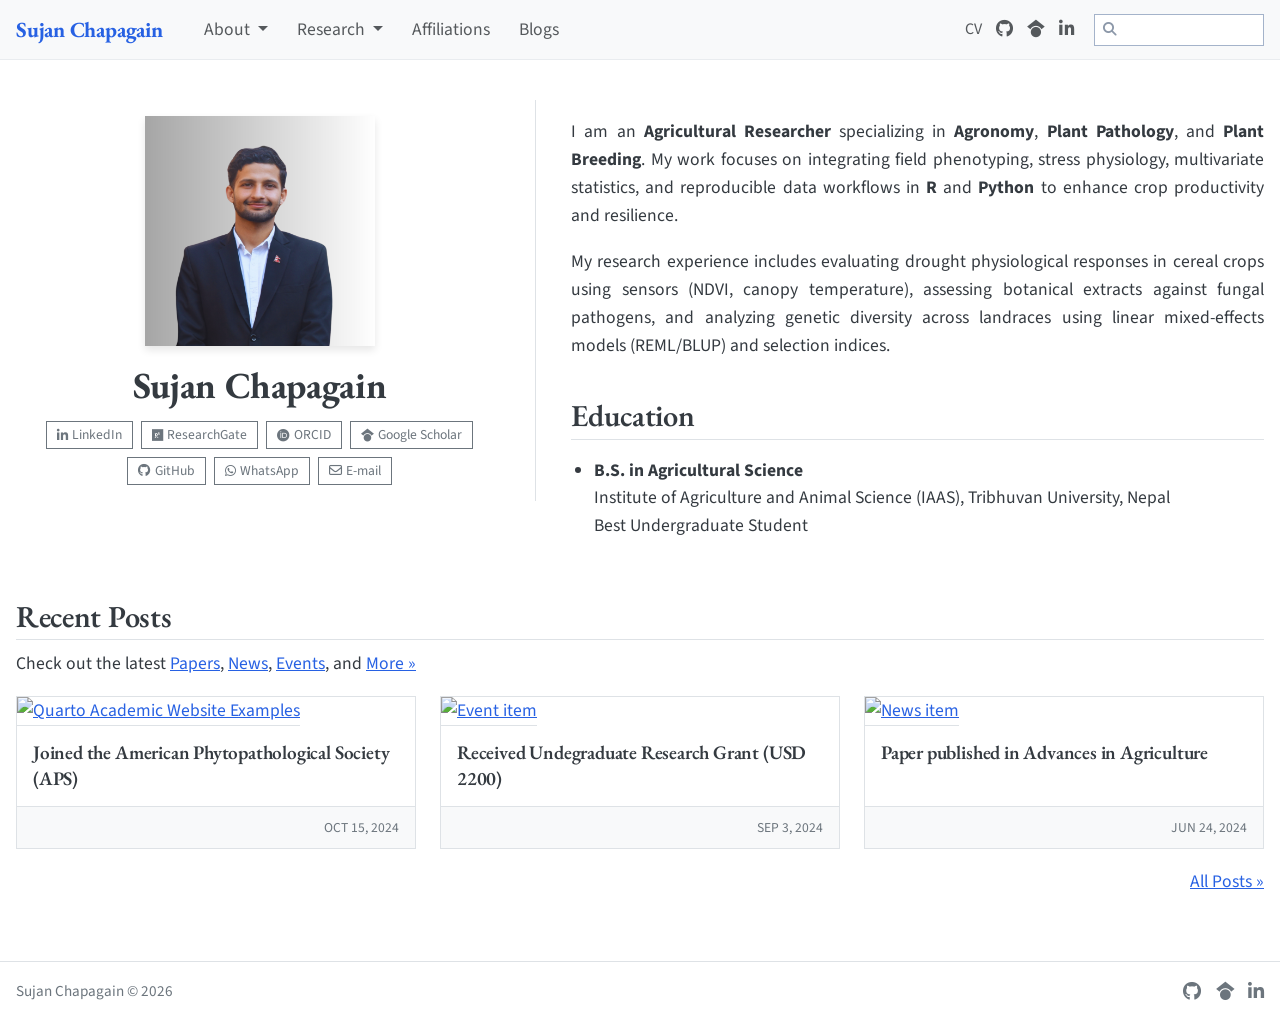
==== index.html @ 5d3668d9 "Update index.html" ====
<!doctype html>
<html lang="en">
<head>
<meta charset="utf-8">
<meta name="viewport" content="width=device-width, initial-scale=1">
<title>About | Sujan Chapagain</title>
<meta name="description" content="Sujan Chapagain - Agricultural Researcher | Agronomy, Plant Pathology and Plant Breeding">
<link rel="stylesheet" href="https://cdnjs.cloudflare.com/ajax/libs/font-awesome/6.5.1/css/all.min.css">
<link rel="stylesheet" href="style.css">
<style>
  /* Navigation Bar Alignment */
  .navbar-inner {
    display: flex;
    align-items: center;
    justify-content: space-between;
  }

  .nav-right {
    display: flex;
    align-items: center;
    gap: 14px;
  }

  /* Right-aligned Search Input matching image design */
  .nav-search {
    position: relative;
    display: flex;
    align-items: center;
    margin-left: 6px;
  }

  .nav-search input {
    width: 170px;
    height: 32px;
    padding: 4px 10px 4px 30px;
    font-size: 0.9rem;
    color: #333;
    background-color: #ffffff;
    border: 1.5px solid #a4b3ca; /* Soft outline matching screenshot */
    border-radius: 6px;         /* Standard rounded rectangle */
    outline: none;
    transition: border-color 0.2s ease, box-shadow 0.2s ease;
  }

  .nav-search input:focus {
    border-color: #5c93e6;
    box-shadow: 0 0 0 2px rgba(92, 147, 230, 0.25);
  }

  .nav-search .search-icon {
    position: absolute;
    left: 9px;
    color: #8c98a9;
    font-size: 0.85rem;
    pointer-events: none;
  }

  /* Profile circular frame */
  .profile-img {
    width: 230px;
    height: 230px;
    border-radius: 50%;
    object-fit: cover;
    margin: 0 auto 15px auto;
    display: block;
    box-shadow: 0 4px 8px rgba(0,0,0,0.1);
  }

  /* Justified text for body paragraphs */
  .about-main p {
    text-align: justify;
    line-height: 1.6;
  }
</style>
</head>
<body>
<header class="navbar">
  <div class="navbar-inner">
    <a class="brand" href="index.html">Sujan Chapagain</a>
    <button class="menu-toggle" aria-label="Toggle menu"><i class="fa-solid fa-bars"></i></button>
    
    <ul class="nav-left">
      <li><button class="nav-link caret active">About</button>
        <ul class="dropdown-menu">
          <li><a href="index.html">About me</a></li>
          <li><a href="news.html">News</a></li>
          <li><a href="contact.html">Contact</a></li>
        </ul>
      </li>
      <li><button class="nav-link caret">Research</button>
        <ul class="dropdown-menu">
          <li><a href="projects.html">Projects &amp; Grants</a></li>
          <li><a href="publications.html">Publications</a></li>
          <li><a href="affiliations.html">Affiliations</a></li>
        </ul>
      </li>
      <li><a class="nav-link" href="affiliations.html">Affiliations</a></li>
      <li><a class="nav-link" href="blogs.html">Blogs</a></li>
    </ul>

    <!-- Right-aligned section with social links and search box -->
    <div class="nav-right">
      <a class="cv" href="files/Chapagain_Sujan_CV.pdf">CV</a>
      <a href="https://github.com/chapagainsujan" target="_blank" rel="noopener" aria-label="GitHub"><i class="fa-brands fa-github"></i></a>
      <a href="https://scholar.google.com/citations?user=jgRf4AgAAAAJ&hl=en" target="_blank" rel="noopener" aria-label="Google Scholar"><i class="fa-brands fa-google-scholar"></i></a>
      <a href="https://www.linkedin.com/in/sujan-chapagain-240617140/" target="_blank" rel="noopener" aria-label="LinkedIn"><i class="fa-brands fa-linkedin-in"></i></a>
      
      <!-- Search Box on the Far Right -->
      <div class="nav-search">
        <i class="fa-solid fa-magnifying-glass search-icon"></i>
        <input type="text" placeholder="" aria-label="Search site">
      </div>
    </div>
  </div>
</header>

<main>
<div class="about">
  <aside class="about-side">
    <img class="profile-img" src="Image/profile.png" alt="Sujan Chapagain"
         onerror="this.style.display='none';this.nextElementSibling.style.display='flex'">
    <div class="profile-fallback"><i class="fa-regular fa-user"></i></div>
    <div class="about-name">Sujan Chapagain</div>
    <div class="link-buttons">
      <a class="btn-outline" href="https://www.linkedin.com/in/sujan-chapagain-240617140/" target="_blank" rel="noopener"><i class="fa-brands fa-linkedin-in"></i> LinkedIn</a>
      <a class="btn-outline" href="https://www.researchgate.net/profile/Sujan-Chapagain-2" target="_blank" rel="noopener"><i class="fa-brands fa-researchgate"></i> ResearchGate</a>
      <a class="btn-outline" href="https://orcid.org/0000-0002-2037-3491" target="_blank" rel="noopener"><i class="fa-brands fa-orcid"></i> ORCID</a>
      <a class="btn-outline" href="https://scholar.google.com/citations?user=jgRf4AgAAAAJ&hl=en" target="_blank" rel="noopener"><i class="fa-brands fa-google-scholar"></i> Google Scholar</a>
      <a class="btn-outline" href="https://github.com/chapagainsujan" target="_blank" rel="noopener"><i class="fa-brands fa-github"></i> GitHub</a>
      <a class="btn-outline" href="https://wa.me/9779865532285" target="_blank" rel="noopener"><i class="fa-brands fa-whatsapp"></i> WhatsApp</a>
      <a class="btn-outline" href="mailto:chapagainsujan45@gmail.com"><i class="fa-regular fa-envelope"></i> E-mail</a>
    </div>
  </aside>
  <section class="about-main">
    <p>I am an <strong>Agricultural Researcher</strong> specializing in <strong>Agronomy</strong>, <strong>Plant Pathology</strong>, and <strong>Plant Breeding</strong>. My work focuses on integrating field phenotyping, stress physiology, multivariate statistics, and reproducible data workflows in <strong>R</strong> and <strong>Python</strong> to enhance crop productivity and resilience.</p>
    <p>My research experience includes evaluating drought physiological responses in cereal crops using sensors (NDVI, canopy temperature), assessing botanical extracts against fungal pathogens, and analyzing genetic diversity across landraces using linear mixed-effects models (REML/BLUP) and selection indices.</p>

    <h2>Education</h2>
    <ul>
      <li>
        <strong>B.S. in Agricultural Science</strong><br>
        Institute of Agriculture and Animal Science (IAAS), Tribhuvan University, Nepal<br>
        Best Undergraduate Student
      </li>
    </ul>
  </section>
</div>

<!-- Recent Posts Section (Quarto Card Grid Layout) -->
<h2 class="section-title">Recent Posts</h2>
<p class="section-lead">Check out the latest <a href="publications.html">Papers</a>, <a href="news.html">News</a>, <a href="projects.html">Events</a>, and <a href="news.html">More &raquo;</a></p>

<div class="cards">
  <!-- Card 1 -->
  <div class="card">
    <a href="news.html">
      <img src="https://images.unsplash.com/photo-1530836369250-ef72a3f5cda8?auto=format&fit=crop&w=600&q=80" alt="Quarto Academic Website Examples">
    </a>
    <div class="card-body">
      <h3 class="card-title"><a href="news.html">Joined the American Phytopathological Society (APS)</a></h3>
    </div>
    <div class="card-date">OCT 15, 2024</div>
  </div>

  <!-- Card 2 -->
  <div class="card">
    <a href="news.html">
      <img src="https://images.unsplash.com/photo-1500937386664-56d1dfef3854?auto=format&fit=crop&w=600&q=80" alt="Event item">
    </a>
    <div class="card-body">
      <h3 class="card-title"><a href="projects.html">Received Undegraduate Research Grant (USD 2200)</a></h3>
    </div>
    <div class="card-date">SEP 3, 2024</div>
  </div>

  <!-- Card 3 -->
  <div class="card">
    <a href="news.html">
      <img src="https://images.unsplash.com/photo-1625246333195-78d9c38ad449?auto=format&fit=crop&w=600&q=80" alt="News item">
    </a>
    <div class="card-body">
      <h3 class="card-title"><a href="news.html">Paper published in Advances in Agriculture</a></h3>
    </div>
    <div class="card-date">JUN 24, 2024</div>
  </div>
</div>

<p class="right"><a href="news.html">All Posts &raquo;</a></p>
</main>

<footer>
  <div class="footer-inner">
    <div>Sujan Chapagain &copy; <span id="year">2026</span></div>
    <div class="footer-icons">
      <a href="https://github.com/chapagainsujan" target="_blank" rel="noopener" aria-label="GitHub"><i class="fa-brands fa-github"></i></a>
      <a href="https://scholar.google.com/citations?user=jgRf4AgAAAAJ&hl=en" target="_blank" rel="noopener" aria-label="Google Scholar"><i class="fa-brands fa-google-scholar"></i></a>
      <a href="https://www.linkedin.com/in/sujan-chapagain-240617140/" target="_blank" rel="noopener" aria-label="LinkedIn"><i class="fa-brands fa-linkedin-in"></i></a>
    </div>
  </div>
</footer>
<script src="script.js"></script>
</body>
</html>
---- style.css ----
/* ===== Academic Portfolio – Garamond & Clean Academic Theme ===== */
@import url("https://fonts.googleapis.com/css2?family=EB+Garamond:ital,wght@0,400..800;1,400..800&family=Source+Sans+3:ital,wght@0,300;0,400;0,600;0,700;1,400&display=swap");

:root {
  --text: #343a40;
  --muted: #6c757d;
  --link: #2761e3;
  --border: #dee2e6;
  --light: #f8f9fa;
  --primary: #2780e3;
  --maxw: 1280px;
}

/* Global Reset & Base Elements (Sharp corners everywhere) */
*, *::before, *::after { 
  box-sizing: border-box; 
  border-radius: 0 !important; 
}

html { 
  scroll-behavior: smooth; 
}

body {
  margin: 0; 
  color: var(--text); 
  background: #fff;
  font-family: "Source Sans 3", "Source Sans Pro", -apple-system, "Segoe UI", Roboto, Arial, sans-serif;
  font-size: 1.1rem; 
  line-height: 1.55;
  display: flex; 
  flex-direction: column; 
  min-height: 100vh;
}

a { 
  color: var(--link); 
  text-decoration: underline; 
}

a:hover { 
  color: #1d4eb5; 
}

img { 
  max-width: 100%; 
  height: auto; 
}

/* Heading Typography (EB Garamond) */
h1, h2, h3, h4, 
.about-name, 
.section-title, 
.paper-title, 
.org-title, 
.card-title, 
.brand { 
  font-family: "EB Garamond", Garamond, Georgia, serif;
  font-weight: 600; 
  line-height: 1.25; 
  color: var(--text); 
  letter-spacing: -0.01em;
}

/* Header & Navigation Bar with Slide-Down Dropdown on Hover */
.navbar { 
  background: var(--light); 
  border-bottom: 1px solid #e9ecef; 
  position: sticky; 
  top: 0; 
  z-index: 50; 
}

.navbar-inner { 
  max-width: var(--maxw); 
  margin: 0 auto; 
  padding: .5rem 1rem; 
  display: flex; 
  align-items: center; 
  gap: 1.2rem; 
  flex-wrap: wrap; 
}

.brand { 
  color: var(--link); 
  font-size: 1.35rem; 
  text-decoration: none; 
  margin-right: .6rem; 
  white-space: nowrap; 
  font-weight: 700; 
}

.nav-left, .nav-right { 
  display: flex; 
  align-items: center; 
  list-style: none; 
  margin: 0; 
  padding: 0; 
  gap: .2rem; 
}

.nav-right { 
  margin-left: auto; 
  gap: .9rem; 
}

.nav-left > li { 
  position: relative; 
}

.nav-left a.nav-link, .nav-left button.nav-link {
  display: inline-block; 
  padding: .5rem .8rem; 
  color: #55595c; 
  text-decoration: none;
  background: none; 
  border: 0; 
  font: inherit; 
  cursor: pointer;
}

.nav-left a.nav-link:hover, .nav-left button.nav-link:hover, .nav-left .active { 
  color: #000; 
}

/* Hover Slide-Down Dropdown Menu */
.nav-left > li:hover > .dropdown-menu {
  display: block;
}

.caret::after { 
  content: ""; 
  display: inline-block; 
  margin-left: .45em; 
  vertical-align: .2em; 
  border-top: .32em solid; 
  border-right: .32em solid transparent; 
  border-left: .32em solid transparent; 
}

.dropdown-menu { 
  display: none; 
  position: absolute; 
  top: 100%; 
  left: 0; 
  min-width: 11rem; 
  background: #fff; 
  border: 1px solid var(--border); 
  padding: .4rem 0; 
  list-style: none; 
  margin: 0; 
  box-shadow: 0 4px 10px rgba(0, 0, 0, 0.05);
}

.dropdown-menu a { 
  display: block; 
  padding: .35rem 1rem; 
  color: var(--text); 
  text-decoration: none; 
  font-size: 1rem; 
}

.dropdown-menu a:hover { 
  background: var(--light); 
}

.nav-right a { 
  color: #55595c; 
  text-decoration: none; 
  font-size: 1.15rem; 
}

.nav-right a:hover { 
  color: #000; 
}

.nav-right a.cv { 
  font-size: 1rem; 
}

.menu-toggle { 
  display: none; 
  background: none; 
  border: 1px solid var(--border); 
  padding: .25rem .6rem; 
  font-size: 1.2rem; 
  margin-left: auto; 
  cursor: pointer; 
}

/* Main Container Layout */
main { 
  flex: 1; 
  width: 100%; 
  max-width: var(--maxw); 
  margin: 0 auto; 
  padding: 2.5rem 1rem 3rem; 
}

h1.title { 
  font-size: 2.4rem; 
  margin: 0 0 .3rem; 
}

.subtitle { 
  color: var(--muted); 
  font-size: 1.25rem; 
  margin: 0 0 1.5rem; 
}

h2 { 
  font-size: 1.9rem; 
  margin: 2.2rem 0 1rem; 
  padding-bottom: .3rem; 
  border-bottom: 1px solid var(--border); 
}

h3 { 
  font-size: 1.4rem; 
  margin: 1.5rem 0 .6rem; 
}

.page-header { 
  margin-bottom: 1.5rem; 
  padding-bottom: .5rem; 
  border-bottom: 1px solid var(--border); 
}

/* About / Bio Section Layout (Trestles theme) */
.about { 
  display: grid; 
  grid-template-columns: 5fr 7fr; 
  gap: 0; 
  align-items: start; 
}

.about-side { 
  text-align: center; 
  padding: 1rem 2rem 1rem 0; 
  border-right: 1px solid var(--border); 
}

.about-main { 
  padding: 0 0 0 2.2rem; 
}

.about-main h2:first-child { 
  margin-top: 0; 
}

.profile-img { 
  width: 70%; 
  aspect-ratio: 1 / 1; 
  object-fit: cover; 
}

.profile-fallback { 
  width: 70%; 
  aspect-ratio: 1 / 1; 
  margin: 0 auto; 
  background: var(--light); 
  color: #adb5bd; 
  font-size: 4rem; 
  display: none; 
  align-items: center; 
  justify-content: center; 
  border: 1px solid var(--border); 
}

.about-name { 
  font-size: 2.3rem; 
  font-weight: 700; 
  margin: 1rem 0 .8rem; 
}

.link-buttons { 
  display: flex; 
  flex-wrap: wrap; 
  justify-content: center; 
  gap: .5rem; 
}

.btn-outline { 
  display: inline-flex; 
  align-items: center; 
  gap: .35em; 
  padding: .15rem .6rem; 
  font-size: .85rem; 
  color: #6c757d; 
  border: 1px solid #6c757d; 
  text-decoration: none; 
  background: #fff; 
}

.btn-outline:hover { 
  background: #6c757d; 
  color: #fff; 
}

.about-main ul { 
  padding-left: 1.4rem; 
}

.about-main li { 
  margin: .3rem 0; 
}

/* Section Titles */
.section-title { 
  font-size: 1.9rem; 
  font-weight: 600; 
  margin: 2.5rem 0 .3rem; 
  padding-bottom: .3rem; 
  border-bottom: 1px solid var(--border); 
}

.section-lead { 
  margin: .6rem 0 1.2rem; 
}

/* ===== Quarto Style Cards (Recent Posts Grid - 3 Columns Filled) ===== */
.cards { 
  display: grid; 
  grid-template-columns: repeat(3, 1fr); 
  gap: 1.5rem; 
  margin-top: 1.2rem;
  margin-bottom: 1.2rem;
}

.card { 
  border: 1px solid var(--border); 
  overflow: hidden; 
  background: #fff; 
  display: flex; 
  flex-direction: column; 
  transition: transform 0.2s ease, box-shadow 0.2s ease;
}

.card:hover {
  transform: translateY(-2px);
  box-shadow: 0 4px 10px rgba(0, 0, 0, 0.05);
}

.card img { 
  width: 100%; 
  height: 170px; 
  object-fit: cover; 
  border-bottom: 1px solid var(--border);
}

.card-body { 
  padding: .9rem 1rem; 
  flex-grow: 1; 
}

.card-title { 
  font-size: 1.2rem; 
  font-weight: 600; 
  margin: 0; 
  line-height: 1.35;
}

.card-title a { 
  color: var(--text); 
  text-decoration: none; 
}

.card-title a:hover { 
  color: var(--link); 
}

.card-date { 
  color: var(--muted); 
  font-size: .85rem; 
  text-align: right; 
  padding: .6rem 1rem; 
  background: var(--light);
  border-top: 1px solid var(--border);
}

.right { 
  text-align: right; 
  margin-top: 1rem; 
}

/* Filters & Chips */
.filter-bar { 
  display: flex; 
  flex-wrap: wrap; 
  gap: .5rem; 
  margin-bottom: 1.5rem; 
}

.chip { 
  border: 1px solid var(--border); 
  background: #fff; 
  padding: .15rem .8rem; 
  font-size: .95rem; 
  cursor: pointer; 
  color: var(--text); 
  font-family: inherit; 
}

.chip.on { 
  background: var(--primary); 
  border-color: var(--primary); 
  color: #fff; 
}

/* Publications, Posts & Blogs List */
.post { 
  display: grid; 
  grid-template-columns: 1fr 180px; 
  gap: 1.2rem; 
  padding: 1.2rem 0; 
  border-bottom: 1px solid var(--border); 
}

.post h3 { 
  margin: 0 0 .3rem; 
  font-size: 1.5rem; 
}

.post h3 a { 
  text-decoration: none; 
}

.post .meta { 
  color: var(--muted); 
  font-size: .95rem; 
}

.post img { 
  width: 100%; 
  height: 120px; 
  object-fit: cover; 
}

.tag { 
  display: inline-block; 
  background: var(--light); 
  border: 1px solid var(--border); 
  padding: 0 .5rem; 
  margin-bottom: .3rem; 
  font-size: .8rem; 
  color: #495057; 
  text-transform: uppercase; 
  letter-spacing: .05em; 
}

.note { 
  color: #495057; 
  font-size: .98rem; 
}

.pub-item { 
  margin-bottom: .5rem; 
}

.pub-citation { 
  margin: 0 0 .3rem; 
  line-height: 1.55; 
}

.pub-title { 
  font-weight: 600; 
}

.pub-links { 
  margin: .2rem 0 .4rem; 
}

.pub-btn { 
  display: inline-block; 
  padding: 0 .55rem; 
  margin-right: .3rem; 
  font-size: .85rem; 
  border: 1px solid var(--border); 
  text-decoration: none; 
  color: #495057; 
  background: var(--light); 
}

.pub-btn:hover { 
  background: var(--primary); 
  color: #fff; 
  border-color: var(--primary); 
}

hr.pub-divider { 
  width: 90%; 
  margin: .75rem 0; 
  border: 0; 
  border-top: 1px solid var(--border); 
}

.empty { 
  padding: 1.2rem; 
  background: var(--light); 
  border: 1px dashed #adb5bd; 
  color: #495057; 
}

/* Tables */
table { 
  border-collapse: collapse; 
  width: 100%; 
  font-size: 1rem; 
}

th, td { 
  padding: .6rem .7rem; 
  text-align: left; 
  border-bottom: 1px solid var(--border); 
  vertical-align: top; 
}

th { 
  border-bottom: 2px solid #212529; 
  font-weight: 600; 
}

tbody tr:hover { 
  background: #fafafa; 
}

/* Teaching & Affiliations */
.course { 
  display: grid; 
  grid-template-columns: 1fr 5fr; 
  gap: 1.2rem; 
  align-items: start; 
  margin-bottom: 1.5rem; 
}

.org { 
  display: grid; 
  grid-template-columns: 80px 1fr; 
  gap: 1.2rem; 
  border: 1px solid var(--border); 
  padding: 1.3rem; 
  margin-bottom: 1.1rem; 
  background: #fff; 
}

.org-number { 
  font-size: 2.6rem; 
  font-weight: 700; 
  color: #ced4da; 
  line-height: 1; 
  font-family: "EB Garamond", Garamond, Georgia, serif; 
}

.org-title { 
  font-size: 1.45rem; 
  margin: 0 0 .5rem; 
  padding: 0; 
  border: 0; 
}

.role-list { 
  margin: 0; 
  padding-left: 1.2rem; 
}

.role-list li { 
  margin: .3rem 0; 
}

/* People / Team */
.people-grid { 
  display: grid; 
  grid-template-columns: repeat(auto-fill, minmax(220px, 1fr)); 
  gap: 1.4rem; 
}

.person { 
  text-align: center; 
}

.person img { 
  width: 100%; 
  height: 200px; 
  object-fit: cover; 
}

.person .name { 
  font-weight: 600; 
  font-size: 1.2rem; 
  margin-top: .5rem; 
}

.person .role { 
  color: var(--muted); 
}

/* Contact Details */
.contact { 
  text-align: center; 
  font-size: 1.2rem; 
}

.contact p { 
  margin: .8rem 0; 
}

.contact-grid { 
  display: grid; 
  grid-template-columns: 1fr 1.3fr; 
  gap: 3.5rem; 
}

.contact-grid h2 { 
  margin-top: 0; 
}

.detail { 
  margin: 0 0 1.1rem; 
}

.detail .label { 
  display: block; 
  color: var(--muted); 
  font-size: .85rem; 
  text-transform: uppercase; 
  letter-spacing: .07em; 
  font-weight: 600; 
}

.link-rows { 
  list-style: none; 
  margin: 0; 
  padding: 0; 
}

.link-rows li { 
  display: grid; 
  grid-template-columns: 34px 150px 1fr; 
  gap: .8rem; 
  align-items: center; 
  padding: .7rem 0; 
  border-bottom: 1px solid var(--border); 
}

.link-rows li:first-child { 
  border-top: 1px solid var(--border); 
}

.link-rows i { 
  font-size: 1.15rem; 
  color: #495057; 
  text-align: center; 
}

.link-rows .name { 
  font-weight: 600; 
}

/* Blog Items */
.blog-item { 
  display: grid; 
  grid-template-columns: 1fr 240px; 
  gap: 1.6rem; 
  padding: 1.2rem 0; 
  border-bottom: 1px solid var(--border); 
}

.blog-item img { 
  width: 100%; 
  height: 170px; 
  object-fit: cover; 
}

.meta { 
  color: var(--muted); 
  font-size: .95rem; 
}

/* Icons */
.btn-outline i, .pub-btn i { 
  font-size: .95em; 
}

.nav-right a i { 
  font-size: 1.1rem; 
}

/* Footer Section */
footer { 
  border-top: 1px solid var(--border); 
  background: #fff; 
  font-size: .95rem; 
  color: #6c757d; 
}

.footer-inner { 
  max-width: var(--maxw); 
  margin: 0 auto; 
  padding: 1rem; 
  display: flex; 
  justify-content: space-between; 
  align-items: center; 
  gap: 1rem; 
  flex-wrap: wrap; 
}

.footer-inner a { 
  color: #6c757d; 
}

.footer-icons { 
  display: flex; 
  gap: .9rem; 
  font-size: 1.15rem; 
}

.footer-icons a { 
  color: #6c757d; 
}

/* Responsive Media Queries */
@media (max-width: 860px) {
  .menu-toggle { 
    display: block; 
  }

  .nav-left, .nav-right { 
    display: none; 
    width: 100%; 
    flex-direction: column; 
    align-items: flex-start; 
  }

  .navbar.show .nav-left, .navbar.show .nav-right { 
    display: flex; 
  }

  .nav-right { 
    flex-direction: row; 
    margin-left: 0; 
    padding: .5rem .8rem; 
  }

  .dropdown-menu { 
    position: static; 
    box-shadow: none; 
    border: 0; 
    padding-left: 1rem; 
  }

  .about { 
    grid-template-columns: 1fr; 
  }

  .about-side { 
    border-right: 0; 
    border-bottom: 1px solid var(--border); 
    padding: 0 0 1.5rem; 
  }

  .about-main { 
    padding: 1.5rem 0 0; 
  }

  .cards {
    grid-template-columns: 1fr;
  }

  .post, .course, .org, .contact-grid, .blog-item { 
    grid-template-columns: 1fr; 
    gap: .8rem; 
  }

  .link-rows li { 
    grid-template-columns: 34px 1fr; 
  }
}
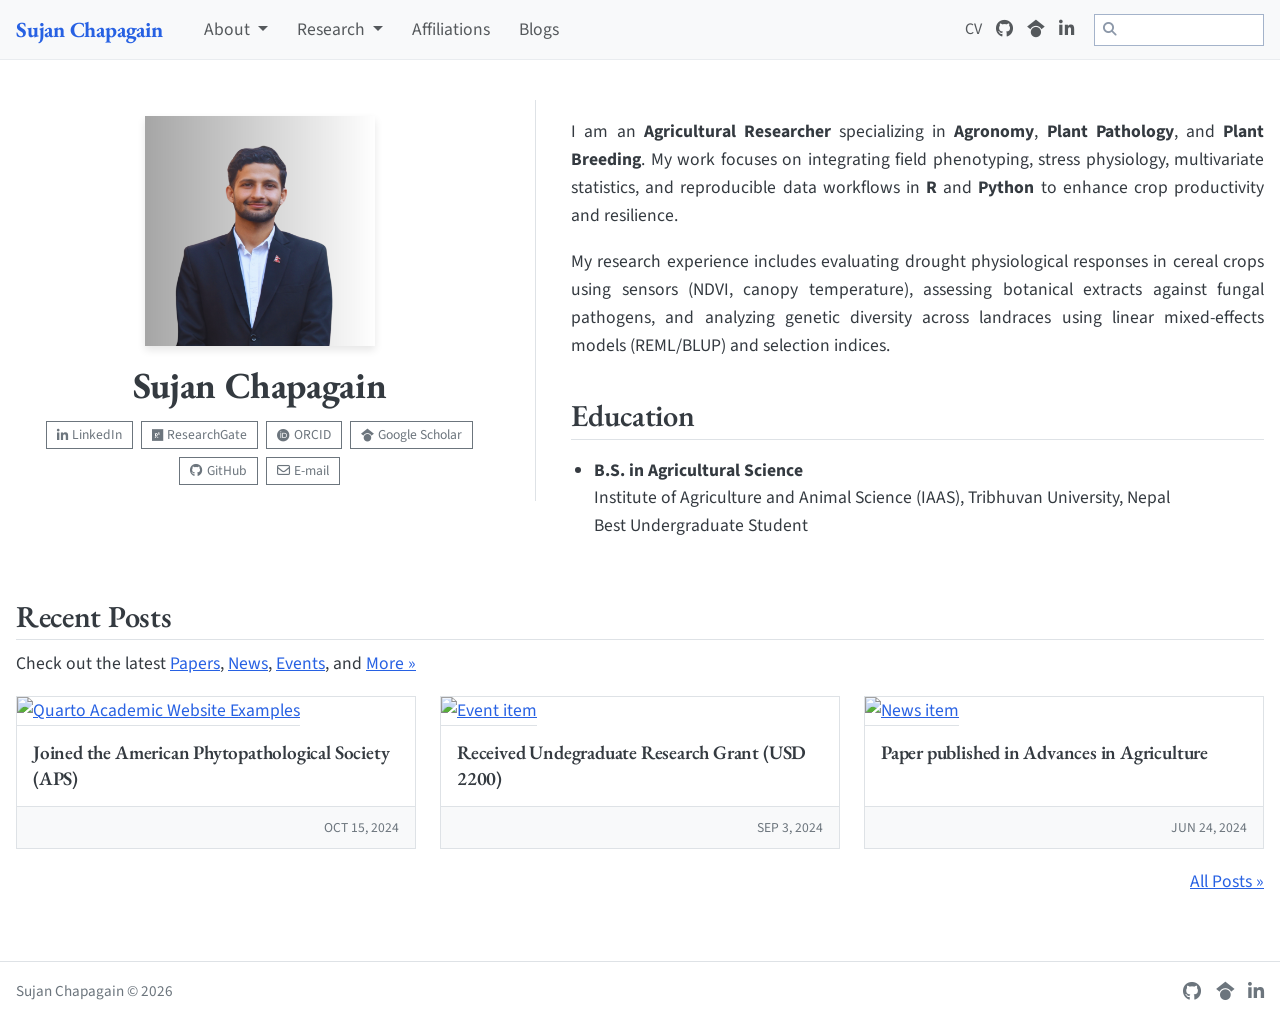
==== commit 7535e098: "Update index.html" ====
--- a/index.html
+++ b/index.html
@@ -127,7 +127,6 @@
       <a class="btn-outline" href="https://orcid.org/0000-0002-2037-3491" target="_blank" rel="noopener"><i class="fa-brands fa-orcid"></i> ORCID</a>
       <a class="btn-outline" href="https://scholar.google.com/citations?user=jgRf4AgAAAAJ&hl=en" target="_blank" rel="noopener"><i class="fa-brands fa-google-scholar"></i> Google Scholar</a>
       <a class="btn-outline" href="https://github.com/chapagainsujan" target="_blank" rel="noopener"><i class="fa-brands fa-github"></i> GitHub</a>
-      <a class="btn-outline" href="https://wa.me/9779865532285" target="_blank" rel="noopener"><i class="fa-brands fa-whatsapp"></i> WhatsApp</a>
       <a class="btn-outline" href="mailto:chapagainsujan45@gmail.com"><i class="fa-regular fa-envelope"></i> E-mail</a>
     </div>
   </aside>
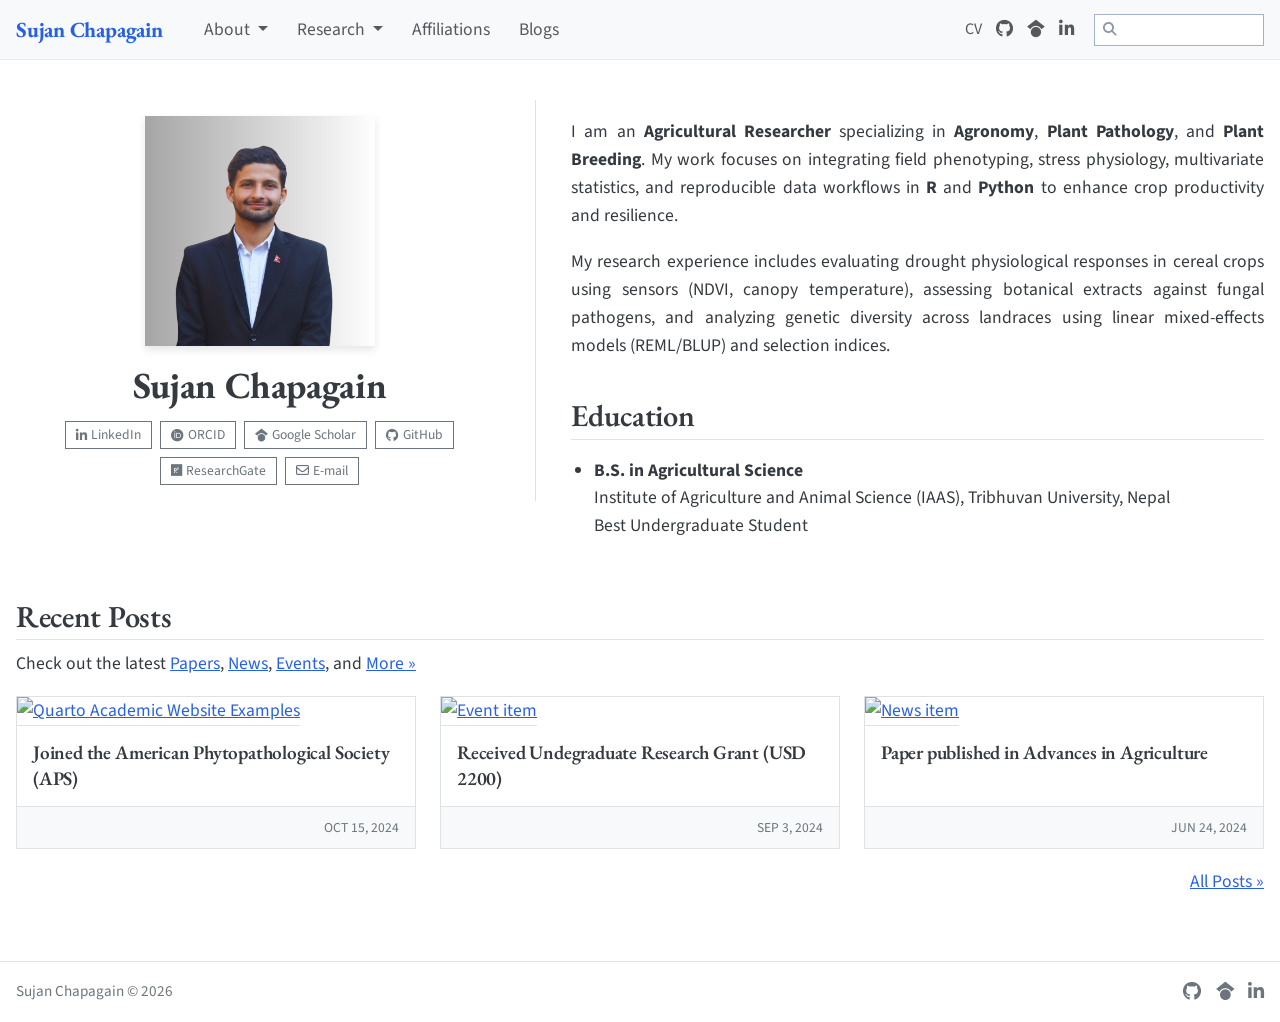
==== commit f352bd02: "Update index.html" ====
--- a/index.html
+++ b/index.html
@@ -123,10 +123,10 @@
     <div class="about-name">Sujan Chapagain</div>
     <div class="link-buttons">
       <a class="btn-outline" href="https://www.linkedin.com/in/sujan-chapagain-240617140/" target="_blank" rel="noopener"><i class="fa-brands fa-linkedin-in"></i> LinkedIn</a>
-      <a class="btn-outline" href="https://www.researchgate.net/profile/Sujan-Chapagain-2" target="_blank" rel="noopener"><i class="fa-brands fa-researchgate"></i> ResearchGate</a>
       <a class="btn-outline" href="https://orcid.org/0000-0002-2037-3491" target="_blank" rel="noopener"><i class="fa-brands fa-orcid"></i> ORCID</a>
       <a class="btn-outline" href="https://scholar.google.com/citations?user=jgRf4AgAAAAJ&hl=en" target="_blank" rel="noopener"><i class="fa-brands fa-google-scholar"></i> Google Scholar</a>
       <a class="btn-outline" href="https://github.com/chapagainsujan" target="_blank" rel="noopener"><i class="fa-brands fa-github"></i> GitHub</a>
+       <a class="btn-outline" href="https://www.researchgate.net/profile/Sujan-Chapagain-2" target="_blank" rel="noopener"><i class="fa-brands fa-researchgate"></i> ResearchGate</a>
       <a class="btn-outline" href="mailto:chapagainsujan45@gmail.com"><i class="fa-regular fa-envelope"></i> E-mail</a>
     </div>
   </aside>
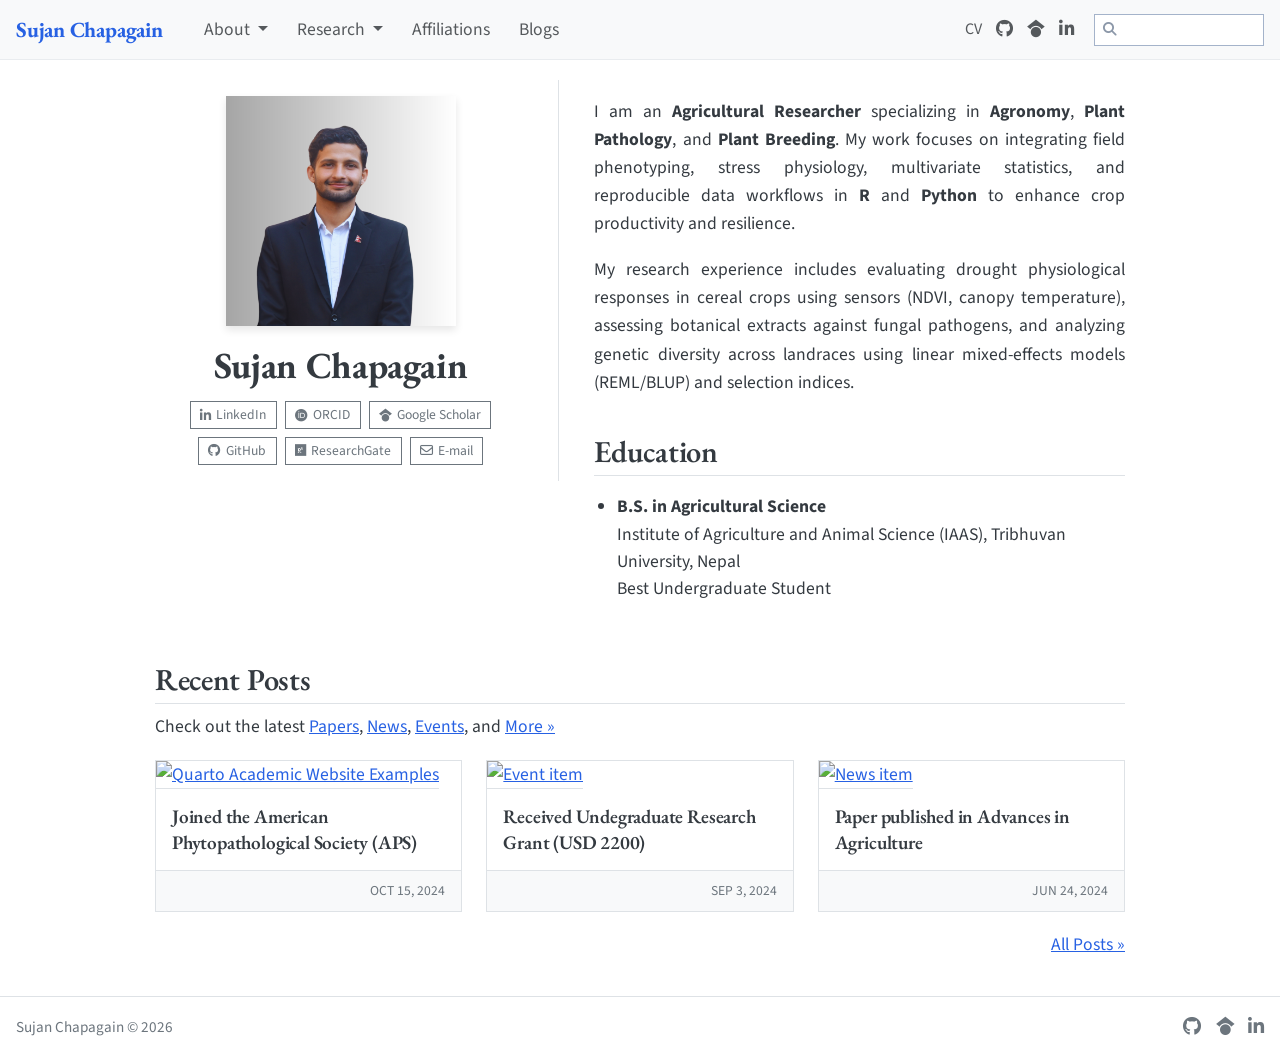
==== commit 6064f54c: "Update index.html" ====
--- a/index.html
+++ b/index.html
@@ -21,7 +21,7 @@
     gap: 14px;
   }
 
-  /* Right-aligned Search Input matching image design */
+  /* Right-aligned Search Input */
   .nav-search {
     position: relative;
     display: flex;
@@ -36,8 +36,8 @@
     font-size: 0.9rem;
     color: #333;
     background-color: #ffffff;
-    border: 1.5px solid #a4b3ca; /* Soft outline matching screenshot */
-    border-radius: 6px;         /* Standard rounded rectangle */
+    border: 1.5px solid #a4b3ca;
+    border-radius: 6px;
     outline: none;
     transition: border-color 0.2s ease, box-shadow 0.2s ease;
   }
@@ -53,6 +53,13 @@
     color: #8c98a9;
     font-size: 0.85rem;
     pointer-events: none;
+  }
+
+  /* Centered Main Layout */
+  main {
+    max-width: 1000px;
+    margin: 0 auto;
+    padding: 20px 15px;
   }
 
   /* Profile circular frame */
@@ -126,7 +133,7 @@
       <a class="btn-outline" href="https://orcid.org/0000-0002-2037-3491" target="_blank" rel="noopener"><i class="fa-brands fa-orcid"></i> ORCID</a>
       <a class="btn-outline" href="https://scholar.google.com/citations?user=jgRf4AgAAAAJ&hl=en" target="_blank" rel="noopener"><i class="fa-brands fa-google-scholar"></i> Google Scholar</a>
       <a class="btn-outline" href="https://github.com/chapagainsujan" target="_blank" rel="noopener"><i class="fa-brands fa-github"></i> GitHub</a>
-       <a class="btn-outline" href="https://www.researchgate.net/profile/Sujan-Chapagain-2" target="_blank" rel="noopener"><i class="fa-brands fa-researchgate"></i> ResearchGate</a>
+      <a class="btn-outline" href="https://www.researchgate.net/profile/Sujan-Chapagain-2" target="_blank" rel="noopener"><i class="fa-brands fa-researchgate"></i> ResearchGate</a>
       <a class="btn-outline" href="mailto:chapagainsujan45@gmail.com"><i class="fa-regular fa-envelope"></i> E-mail</a>
     </div>
   </aside>
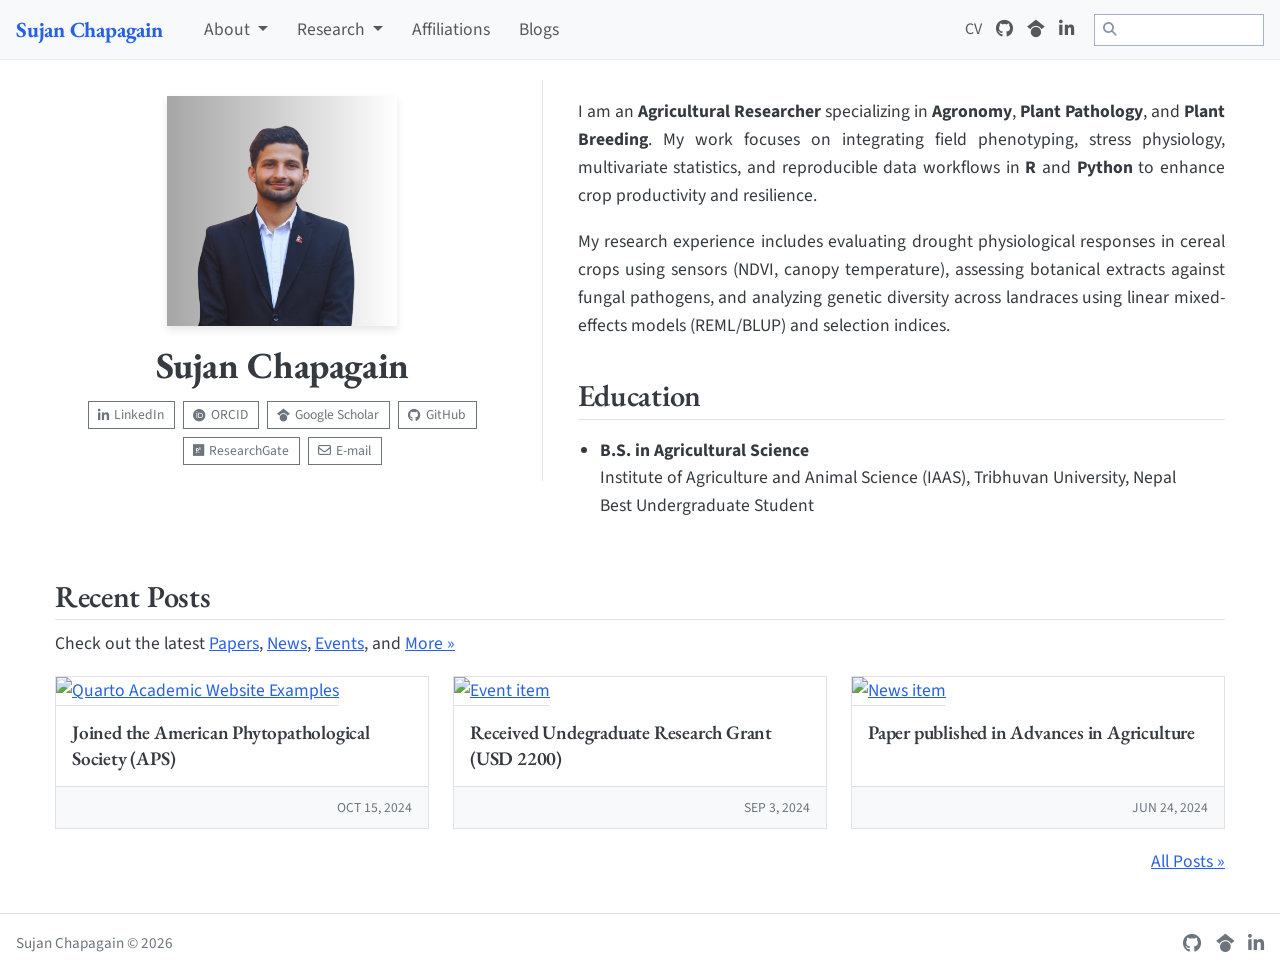
==== commit 0e86d605: "Increase max-width of main layout to 1200px" ====
--- a/index.html
+++ b/index.html
@@ -57,7 +57,7 @@
 
   /* Centered Main Layout */
   main {
-    max-width: 1000px;
+    max-width: 1200px;
     margin: 0 auto;
     padding: 20px 15px;
   }
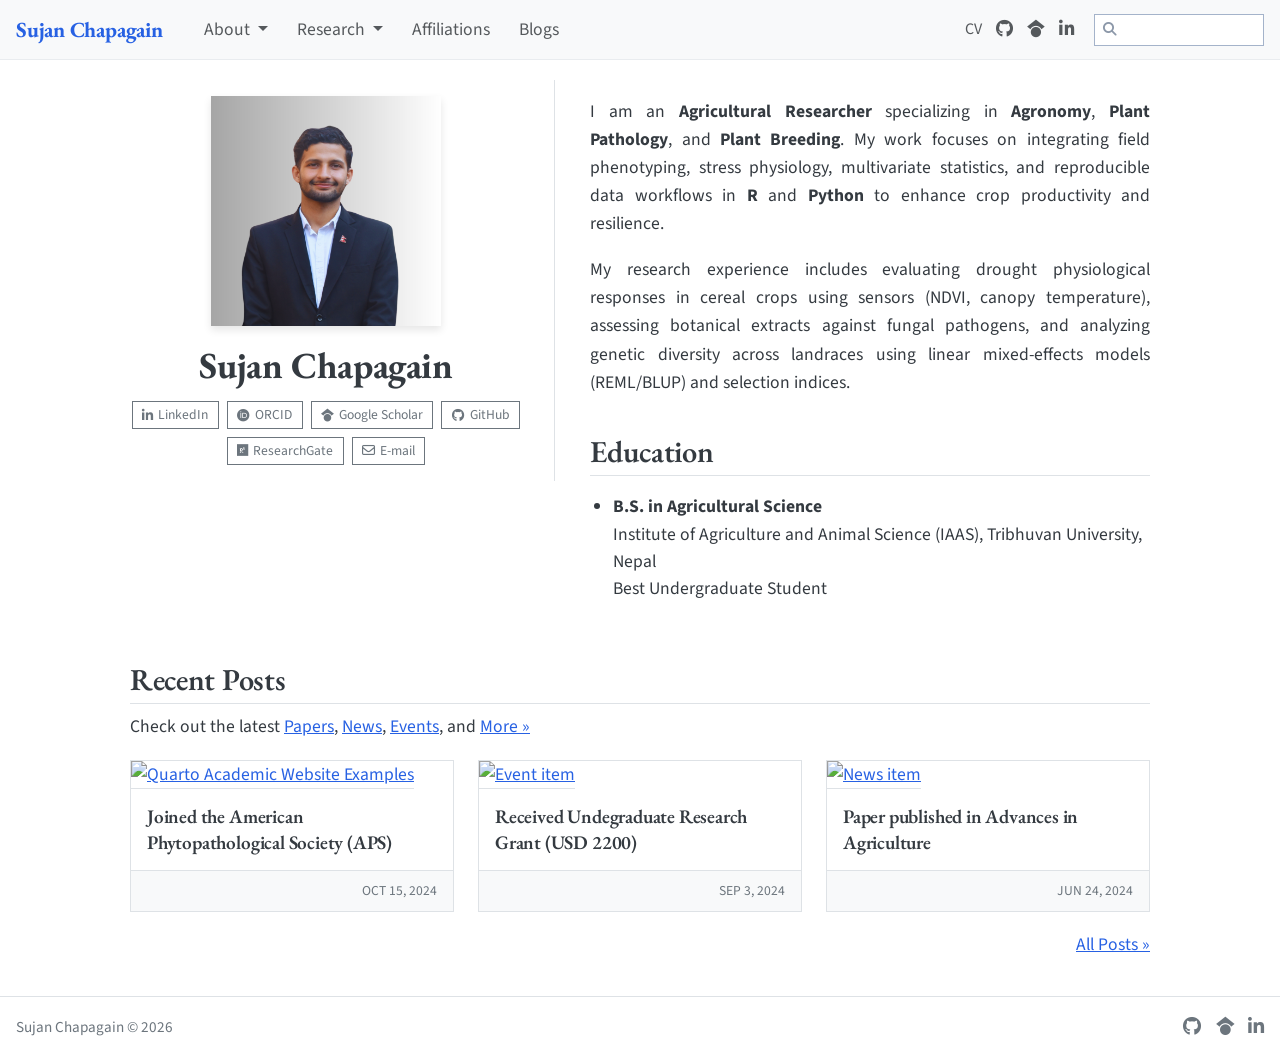
==== commit 2fd9ac18: "Reduce max-width of main layout from 1200px to 1050px" ====
--- a/index.html
+++ b/index.html
@@ -57,7 +57,7 @@
 
   /* Centered Main Layout */
   main {
-    max-width: 1200px;
+    max-width: 1050px;
     margin: 0 auto;
     padding: 20px 15px;
   }
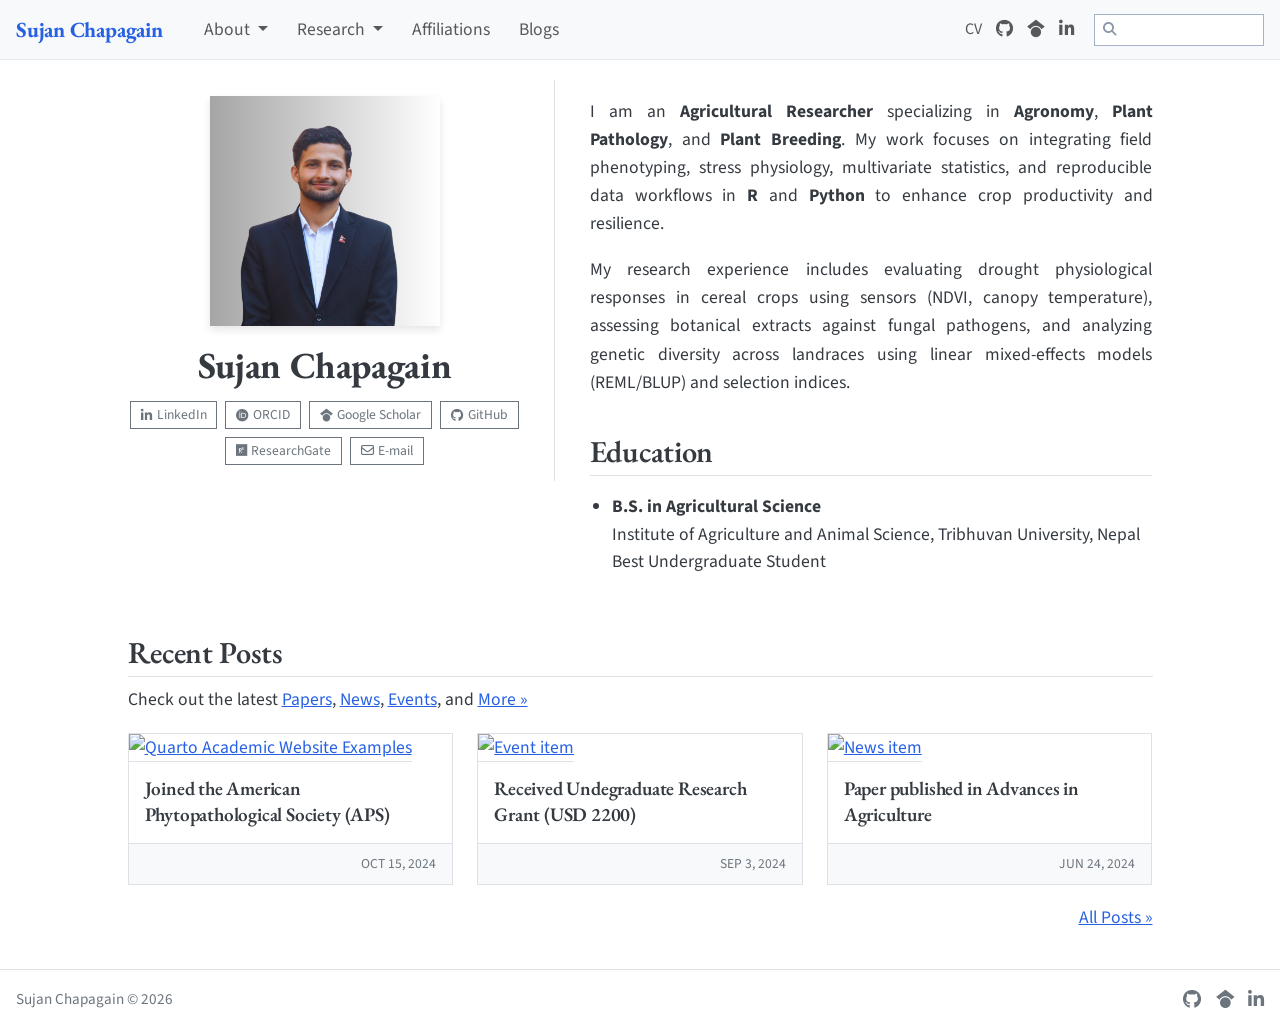
==== commit 0e7e9be4: "Update index.html" ====
--- a/index.html
+++ b/index.html
@@ -57,7 +57,7 @@
 
   /* Centered Main Layout */
   main {
-    max-width: 1050px;
+    max-width: 1055px;
     margin: 0 auto;
     padding: 20px 15px;
   }
@@ -145,7 +145,7 @@
     <ul>
       <li>
         <strong>B.S. in Agricultural Science</strong><br>
-        Institute of Agriculture and Animal Science (IAAS), Tribhuvan University, Nepal<br>
+        Institute of Agriculture and Animal Science, Tribhuvan University, Nepal<br>
         Best Undergraduate Student
       </li>
     </ul>
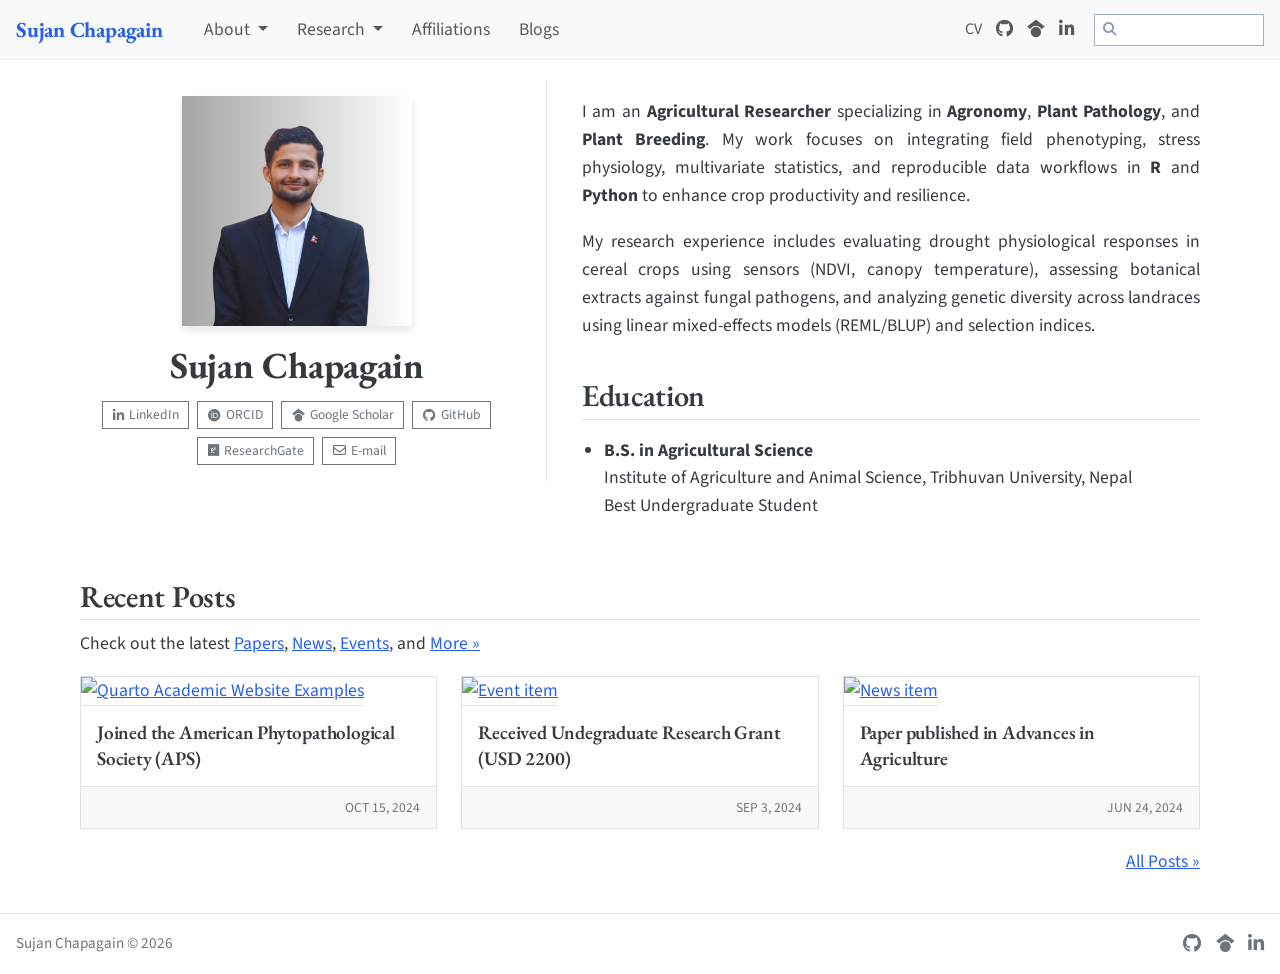
==== commit b9313860: "Update index.html" ====
--- a/index.html
+++ b/index.html
@@ -57,7 +57,7 @@
 
   /* Centered Main Layout */
   main {
-    max-width: 1055px;
+    max-width: 1150px;
     margin: 0 auto;
     padding: 20px 15px;
   }
